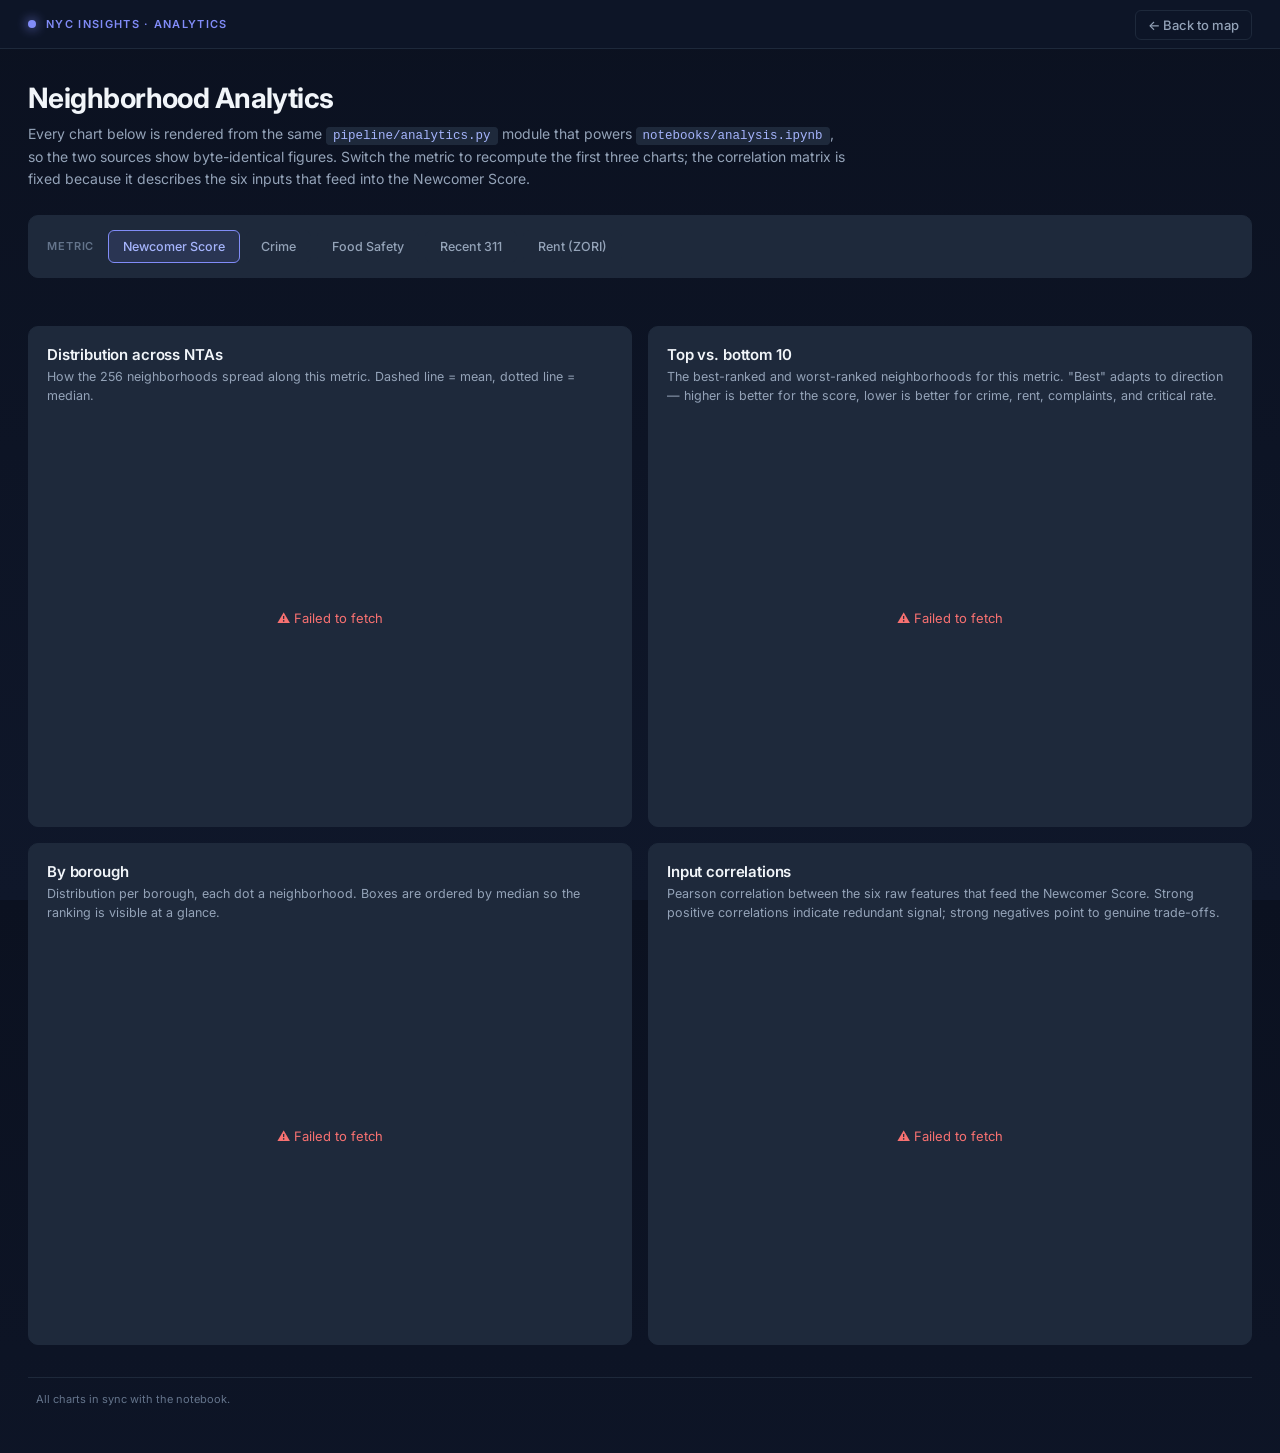
==== web/dashboard.html @ 6928e37d "init" ====
<!doctype html>
<html lang="en">
  <head>
    <meta charset="utf-8" />
    <meta name="viewport" content="width=device-width, initial-scale=1" />
    <title>NYC Neighborhood Insights — Analytics Dashboard</title>
    <link rel="preconnect" href="https://fonts.googleapis.com" />
    <link rel="preconnect" href="https://fonts.gstatic.com" crossorigin />
    <link rel="stylesheet"
          href="https://fonts.googleapis.com/css2?family=Inter:wght@400;500;600;700&display=swap" />
    <link rel="stylesheet" href="style.css?v=2" />
    <link rel="stylesheet" href="dashboard.css?v=1" />
  </head>
  <body class="dashboard-body">
    <header class="dash-header">
      <div class="dash-brand">
        <span class="dot"></span>
        <span>NYC Insights · Analytics</span>
      </div>
      <nav class="dash-nav">
        <a href="index.html" class="dash-link">← Back to map</a>
      </nav>
    </header>

    <main class="dash-main">
      <section class="dash-intro">
        <h1>Neighborhood Analytics</h1>
        <p class="sub">
          Every chart below is rendered from the same <code>pipeline/analytics.py</code>
          module that powers <code>notebooks/analysis.ipynb</code>, so the two
          sources show byte-identical figures. Switch the metric to recompute
          the first three charts; the correlation matrix is fixed because it
          describes the six inputs that feed into the Newcomer Score.
        </p>
      </section>

      <section class="dash-controls">
        <span class="section-label">Metric</span>
        <div class="metric-pills" id="metric-pills">
          <button data-metric="score" class="active">Newcomer Score</button>
          <button data-metric="crime">Crime</button>
          <button data-metric="food">Food Safety</button>
          <button data-metric="311">Recent 311</button>
          <button data-metric="rent">Rent (ZORI)</button>
        </div>
      </section>

      <section id="summary-strip" class="summary-strip"></section>

      <section class="chart-grid">
        <div class="chart-card">
          <div class="chart-card-head">
            <h2>Distribution across NTAs</h2>
            <p class="chart-hint">
              How the 256 neighborhoods spread along this metric. Dashed line =
              mean, dotted line = median.
            </p>
          </div>
          <div id="fig-distribution" class="chart-frame"></div>
        </div>

        <div class="chart-card">
          <div class="chart-card-head">
            <h2>Top vs. bottom 10</h2>
            <p class="chart-hint">
              The best-ranked and worst-ranked neighborhoods for this metric.
              "Best" adapts to direction — higher is better for the score,
              lower is better for crime, rent, complaints, and critical rate.
            </p>
          </div>
          <div id="fig-top-bottom" class="chart-frame"></div>
        </div>

        <div class="chart-card">
          <div class="chart-card-head">
            <h2>By borough</h2>
            <p class="chart-hint">
              Distribution per borough, each dot a neighborhood. Boxes are
              ordered by median so the ranking is visible at a glance.
            </p>
          </div>
          <div id="fig-by-borough" class="chart-frame"></div>
        </div>

        <div class="chart-card">
          <div class="chart-card-head">
            <h2>Input correlations</h2>
            <p class="chart-hint">
              Pearson correlation between the six raw features that feed the
              Newcomer Score. Strong positive correlations indicate redundant
              signal; strong negatives point to genuine trade-offs.
            </p>
          </div>
          <div id="fig-correlation" class="chart-frame"></div>
        </div>
      </section>

      <footer class="dash-footer">
        <span class="status-dot loading" id="status-dot"></span>
        <span id="status">Loading analytics…</span>
      </footer>
    </main>

    <script src="https://cdn.plot.ly/plotly-2.35.2.min.js" charset="utf-8"></script>
    <script src="dashboard.js?v=1"></script>
  </body>
</html>
---- web/style.css ----
:root {
  --bg: #0f172a;
  --bg-elev: #1e293b;
  --bg-elev-2: #334155;
  --border: #334155;
  --border-subtle: #1e293b;
  --text: #f1f5f9;
  --text-muted: #94a3b8;
  --text-dim: #64748b;
  --accent: #818cf8;
  --accent-hover: #a5b4fc;
  --accent-soft: rgba(129, 140, 248, 0.12);
  --good: #34d399;
  --bad: #f87171;
  --shadow-lg: 0 20px 50px -10px rgba(0, 0, 0, 0.5);
  --radius: 10px;
  --radius-sm: 6px;
}

* { box-sizing: border-box; }

html, body {
  margin: 0;
  height: 100%;
  font-family: "Inter", -apple-system, BlinkMacSystemFont, "Segoe UI", Roboto, sans-serif;
  -webkit-font-smoothing: antialiased;
  -moz-osx-font-smoothing: grayscale;
}

body {
  display: flex;
  color: var(--text);
  background: var(--bg);
  overflow: hidden;
}

/* ---- Map ---- */

#map {
  flex: 1;
  height: 100vh;
  background: #f8fafc;
}

.leaflet-container {
  font-family: inherit;
  background: #f8fafc;
}

.leaflet-tooltip {
  background: var(--bg-elev);
  color: var(--text);
  border: 1px solid var(--border);
  border-radius: var(--radius-sm);
  padding: 6px 10px;
  font-size: 12px;
  font-weight: 500;
  box-shadow: 0 4px 12px rgba(0, 0, 0, 0.25);
}
.leaflet-tooltip::before { display: none; }

.leaflet-control-zoom a {
  background: var(--bg-elev) !important;
  color: var(--text) !important;
  border-color: var(--border) !important;
}
.leaflet-control-zoom a:hover {
  background: var(--bg-elev-2) !important;
}
.leaflet-control-attribution {
  background: rgba(15, 23, 42, 0.85) !important;
  color: var(--text-muted) !important;
  backdrop-filter: blur(8px);
  border-radius: 6px 0 0 0;
  padding: 2px 8px !important;
}
.leaflet-control-attribution a {
  color: var(--accent) !important;
}

/* ---- Sidebar ---- */

#sidebar {
  width: 380px;
  height: 100vh;
  overflow-y: auto;
  padding: 28px 24px;
  background: var(--bg);
  border-right: 1px solid var(--border-subtle);
  display: flex;
  flex-direction: column;
  gap: 24px;
  z-index: 1000;
}

#sidebar::-webkit-scrollbar { width: 8px; }
#sidebar::-webkit-scrollbar-track { background: transparent; }
#sidebar::-webkit-scrollbar-thumb {
  background: var(--border);
  border-radius: 4px;
}
#sidebar::-webkit-scrollbar-thumb:hover { background: var(--bg-elev-2); }

/* Header */

.header { display: flex; flex-direction: column; gap: 6px; }
.header .brand {
  display: flex;
  align-items: center;
  gap: 10px;
  font-size: 11px;
  font-weight: 600;
  letter-spacing: 0.12em;
  text-transform: uppercase;
  color: var(--accent);
}
.header .brand .dot {
  width: 8px;
  height: 8px;
  border-radius: 50%;
  background: var(--accent);
  box-shadow: 0 0 12px var(--accent);
}
.header h1 {
  font-size: 22px;
  font-weight: 700;
  margin: 0;
  letter-spacing: -0.02em;
  color: var(--text);
}
.header p.sub {
  margin: 0;
  color: var(--text-muted);
  font-size: 13px;
  line-height: 1.5;
}

.dashboard-cta {
  margin-top: 10px;
  display: inline-flex;
  align-items: center;
  gap: 8px;
  padding: 8px 12px;
  background: var(--accent-soft);
  color: var(--accent-hover);
  border: 1px solid var(--accent);
  border-radius: var(--radius-sm);
  font-size: 12.5px;
  font-weight: 600;
  text-decoration: none;
  transition: all 0.15s ease;
  width: fit-content;
}
.dashboard-cta:hover {
  background: var(--accent);
  color: #fff;
}
.dashboard-cta svg {
  transition: transform 0.15s ease;
}
.dashboard-cta:hover svg {
  transform: translateX(2px);
}

/* Section (generic card) */

.section {
  display: flex;
  flex-direction: column;
  gap: 10px;
}

.section-label {
  font-size: 11px;
  font-weight: 600;
  color: var(--text-dim);
  text-transform: uppercase;
  letter-spacing: 0.08em;
}

/* Metric pill buttons */

.metric-pills {
  display: grid;
  grid-template-columns: repeat(2, 1fr);
  gap: 6px;
}
.metric-pills button {
  background: var(--bg-elev);
  color: var(--text-muted);
  border: 1px solid var(--border-subtle);
  border-radius: var(--radius-sm);
  padding: 10px 12px;
  font-family: inherit;
  font-size: 12.5px;
  font-weight: 500;
  text-align: left;
  cursor: pointer;
  transition: all 0.15s ease;
}
.metric-pills button:hover {
  background: var(--bg-elev-2);
  color: var(--text);
  border-color: var(--border);
}
.metric-pills button.active {
  background: var(--accent-soft);
  color: var(--accent-hover);
  border-color: var(--accent);
}

/* Legend */

.legend {
  display: flex;
  flex-direction: column;
  gap: 10px;
  background: var(--bg-elev);
  padding: 14px;
  border-radius: var(--radius);
  border: 1px solid var(--border-subtle);
}
.legend-title {
  font-size: 12px;
  font-weight: 600;
  color: var(--text);
}
.legend-bar {
  display: flex;
  height: 10px;
  border-radius: 3px;
  overflow: hidden;
}
.legend-bar span { flex: 1; }
.legend-scale {
  display: flex;
  justify-content: space-between;
  font-size: 10.5px;
  color: var(--text-dim);
  font-variant-numeric: tabular-nums;
}

/* Detail panel */

.detail-panel {
  background: var(--bg-elev);
  border: 1px solid var(--border-subtle);
  border-radius: var(--radius);
  padding: 18px;
  display: flex;
  flex-direction: column;
  gap: 14px;
}

.detail-panel .empty {
  display: flex;
  flex-direction: column;
  align-items: center;
  gap: 8px;
  padding: 20px 0;
  color: var(--text-dim);
  text-align: center;
}
.detail-panel .empty svg {
  opacity: 0.4;
}
.detail-panel .empty p {
  margin: 0;
  font-size: 13px;
  line-height: 1.5;
}

.detail-head {
  display: flex;
  flex-direction: column;
  gap: 4px;
  padding-bottom: 12px;
  border-bottom: 1px solid var(--border-subtle);
}
.detail-head h2 {
  font-size: 16px;
  font-weight: 600;
  margin: 0;
  color: var(--text);
  letter-spacing: -0.01em;
}
.detail-head .code {
  font-size: 11px;
  color: var(--text-dim);
  font-family: ui-monospace, SFMono-Regular, Menlo, monospace;
  letter-spacing: 0.05em;
}

.score-badge {
  display: flex;
  align-items: baseline;
  gap: 8px;
  padding: 14px 0;
  border-bottom: 1px solid var(--border-subtle);
}
.score-badge .value {
  font-size: 32px;
  font-weight: 700;
  letter-spacing: -0.03em;
  font-variant-numeric: tabular-nums;
}
.score-badge .out-of {
  font-size: 13px;
  color: var(--text-dim);
}
.score-badge .label {
  font-size: 11px;
  color: var(--text-muted);
  margin-left: auto;
  text-transform: uppercase;
  letter-spacing: 0.08em;
  font-weight: 600;
}

.metric-list {
  display: flex;
  flex-direction: column;
  gap: 12px;
}
.metric-row {
  display: flex;
  flex-direction: column;
  gap: 4px;
}
.metric-row-top {
  display: flex;
  justify-content: space-between;
  align-items: baseline;
  font-size: 12.5px;
}
.metric-row-top .key { color: var(--text-muted); }
.metric-row-top .val {
  color: var(--text);
  font-weight: 600;
  font-variant-numeric: tabular-nums;
}
.metric-row-bar {
  height: 3px;
  background: var(--border-subtle);
  border-radius: 2px;
  overflow: hidden;
}
.metric-row-bar > div {
  height: 100%;
  background: var(--accent);
  border-radius: 2px;
  transition: width 0.3s ease;
}

/* Footer */

.footer {
  margin-top: auto;
  padding-top: 14px;
  border-top: 1px solid var(--border-subtle);
  font-size: 11px;
  color: var(--text-dim);
  display: flex;
  align-items: center;
  gap: 8px;
}
.footer .status-dot {
  width: 6px;
  height: 6px;
  border-radius: 50%;
  background: var(--good);
  box-shadow: 0 0 6px var(--good);
}
.footer .status-dot.loading { background: var(--accent); box-shadow: 0 0 6px var(--accent); animation: pulse 1.2s infinite; }
.footer .status-dot.error { background: var(--bad); box-shadow: 0 0 6px var(--bad); }

@keyframes pulse {
  0%, 100% { opacity: 1; }
  50% { opacity: 0.35; }
}

/* Polygon interaction */

.leaflet-interactive { transition: fill-opacity 0.15s ease; }
.leaflet-interactive:hover { fill-opacity: 0.9 !important; cursor: pointer; }
---- web/dashboard.css ----
/* Dashboard page — extends style.css for charts grid. */

body.dashboard-body {
  display: block;
  overflow: auto;
  min-height: 100vh;
  background: linear-gradient(180deg, #0b1120 0%, #0f172a 100%);
}

.dash-header {
  position: sticky;
  top: 0;
  z-index: 10;
  display: flex;
  justify-content: space-between;
  align-items: center;
  padding: 14px 28px;
  background: rgba(15, 23, 42, 0.85);
  backdrop-filter: blur(10px);
  border-bottom: 1px solid var(--border-subtle);
}

.dash-brand {
  display: flex;
  align-items: center;
  gap: 10px;
  font-size: 11px;
  font-weight: 600;
  letter-spacing: 0.12em;
  text-transform: uppercase;
  color: var(--accent);
}
.dash-brand .dot {
  width: 8px;
  height: 8px;
  border-radius: 50%;
  background: var(--accent);
  box-shadow: 0 0 12px var(--accent);
}

.dash-nav .dash-link {
  color: var(--text-muted);
  text-decoration: none;
  font-size: 13px;
  font-weight: 500;
  padding: 6px 12px;
  border-radius: var(--radius-sm);
  border: 1px solid var(--border-subtle);
  transition: all 0.15s ease;
}
.dash-nav .dash-link:hover {
  color: var(--text);
  border-color: var(--border);
  background: var(--bg-elev);
}

.dash-main {
  max-width: 1400px;
  margin: 0 auto;
  padding: 32px 28px 48px;
  display: flex;
  flex-direction: column;
  gap: 24px;
}

.dash-intro h1 {
  font-size: 28px;
  font-weight: 700;
  letter-spacing: -0.02em;
  margin: 0 0 8px 0;
  color: var(--text);
}
.dash-intro p.sub {
  margin: 0;
  max-width: 820px;
  color: var(--text-muted);
  font-size: 14px;
  line-height: 1.6;
}
.dash-intro code {
  font-family: ui-monospace, SFMono-Regular, Menlo, monospace;
  font-size: 12.5px;
  padding: 1px 6px;
  border-radius: 4px;
  background: var(--bg-elev);
  color: var(--accent-hover);
  border: 1px solid var(--border-subtle);
}

.dash-controls {
  display: flex;
  align-items: center;
  gap: 14px;
  padding: 14px 18px;
  background: var(--bg-elev);
  border: 1px solid var(--border-subtle);
  border-radius: var(--radius);
}
.dash-controls .section-label { margin: 0; }
.dash-controls .metric-pills {
  display: flex;
  grid-template-columns: none;
  gap: 6px;
  flex-wrap: wrap;
}
.dash-controls .metric-pills button { padding: 8px 14px; }

/* Summary stat strip */

.summary-strip {
  display: grid;
  grid-template-columns: repeat(auto-fit, minmax(180px, 1fr));
  gap: 12px;
}
.summary-card {
  background: var(--bg-elev);
  border: 1px solid var(--border-subtle);
  border-radius: var(--radius);
  padding: 14px 16px;
  display: flex;
  flex-direction: column;
  gap: 4px;
}
.summary-card .label {
  font-size: 10.5px;
  font-weight: 600;
  color: var(--text-dim);
  text-transform: uppercase;
  letter-spacing: 0.08em;
}
.summary-card .value {
  font-size: 22px;
  font-weight: 700;
  letter-spacing: -0.02em;
  color: var(--text);
  font-variant-numeric: tabular-nums;
}
.summary-card .sub {
  font-size: 11px;
  color: var(--text-muted);
  font-variant-numeric: tabular-nums;
}

/* Chart cards */

.chart-grid {
  display: grid;
  grid-template-columns: repeat(auto-fit, minmax(540px, 1fr));
  gap: 16px;
}

.chart-card {
  background: var(--bg-elev);
  border: 1px solid var(--border-subtle);
  border-radius: var(--radius);
  padding: 18px;
  display: flex;
  flex-direction: column;
  gap: 12px;
  min-height: 460px;
}

.chart-card-head {
  display: flex;
  flex-direction: column;
  gap: 4px;
  padding-bottom: 10px;
  border-bottom: 1px solid var(--border-subtle);
}
.chart-card-head h2 {
  font-size: 15px;
  font-weight: 600;
  margin: 0;
  color: var(--text);
  letter-spacing: -0.01em;
}
.chart-card-head p.chart-hint {
  margin: 0;
  font-size: 12.5px;
  color: var(--text-muted);
  line-height: 1.5;
}

.chart-frame {
  flex: 1;
  min-height: 380px;
}
.chart-frame .plotly .modebar {
  background: transparent !important;
}

.chart-error {
  display: flex;
  align-items: center;
  justify-content: center;
  height: 100%;
  color: var(--bad);
  font-size: 13px;
}

.dash-footer {
  margin-top: 8px;
  padding-top: 14px;
  border-top: 1px solid var(--border-subtle);
  font-size: 11px;
  color: var(--text-dim);
  display: flex;
  align-items: center;
  gap: 8px;
}
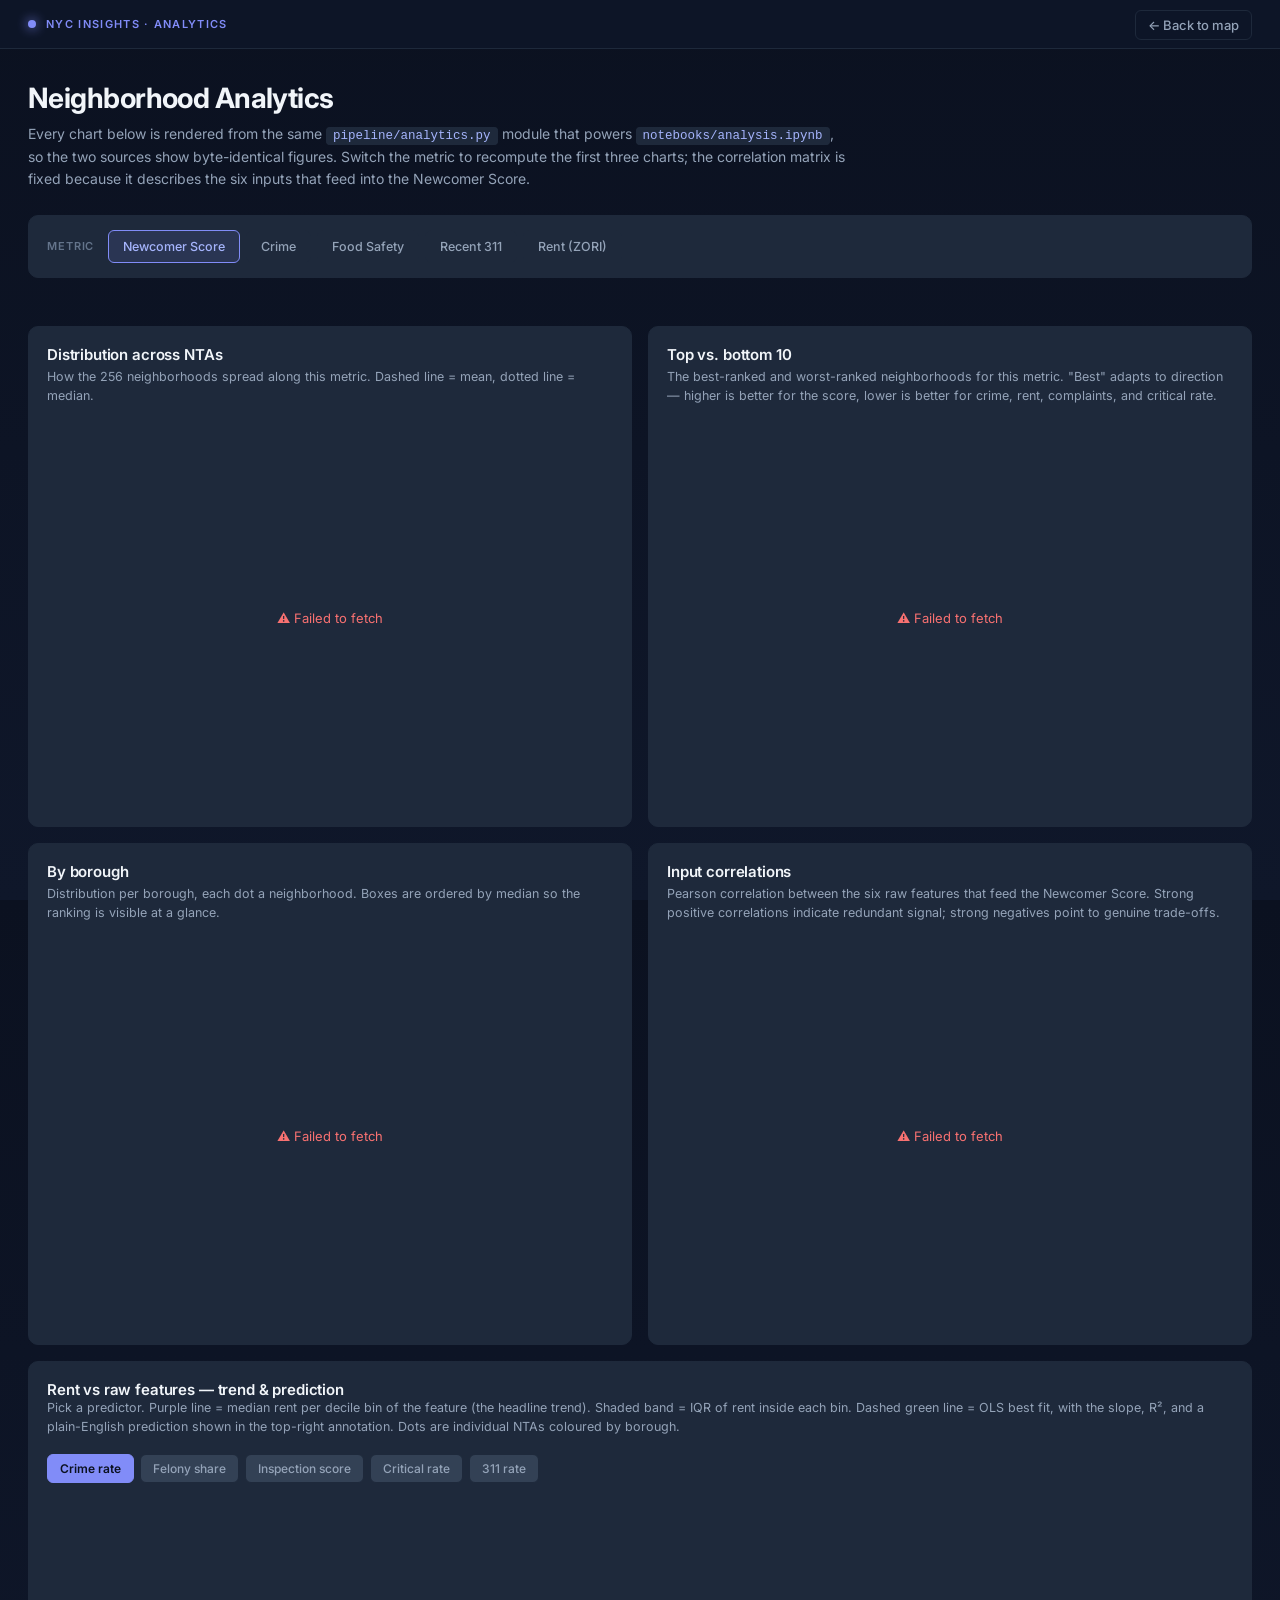
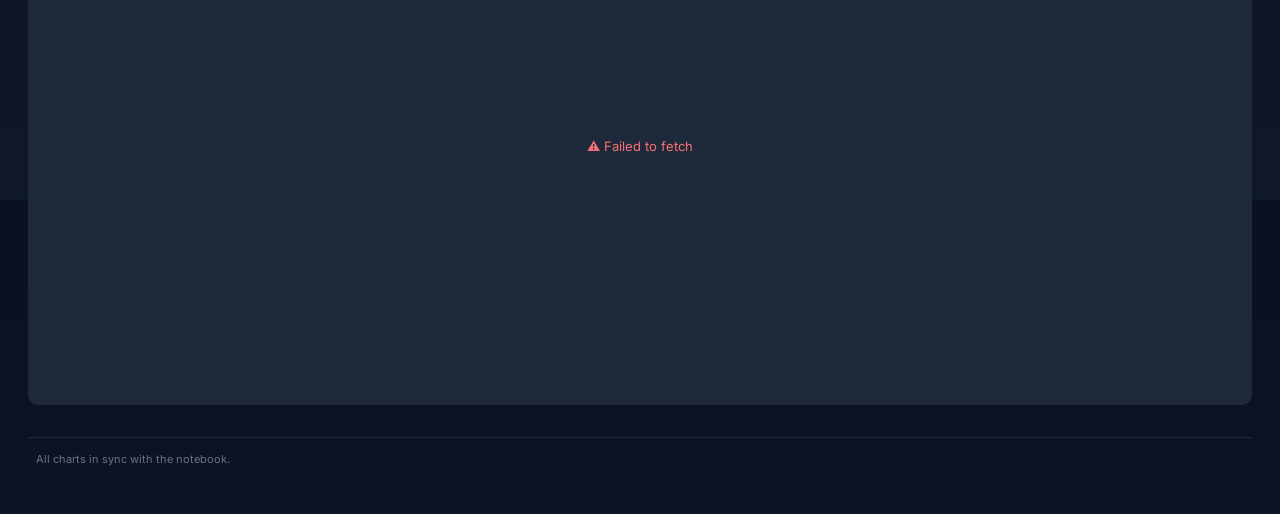
==== commit 3b5ff2f3: "add more in depth analysis" ====
--- a/web/dashboard.html
+++ b/web/dashboard.html
@@ -9,7 +9,7 @@
     <link rel="stylesheet"
           href="https://fonts.googleapis.com/css2?family=Inter:wght@400;500;600;700&display=swap" />
     <link rel="stylesheet" href="style.css?v=2" />
-    <link rel="stylesheet" href="dashboard.css?v=1" />
+    <link rel="stylesheet" href="dashboard.css?v=2" />
   </head>
   <body class="dashboard-body">
     <header class="dash-header">
@@ -93,6 +93,32 @@
           </div>
           <div id="fig-correlation" class="chart-frame"></div>
         </div>
+
+        <div class="chart-card chart-card-wide">
+          <div class="chart-card-head">
+            <div class="chart-card-head-row">
+              <div>
+                <h2>Rent vs raw features — trend &amp; prediction</h2>
+                <p class="chart-hint">
+                  Pick a predictor. Purple line = median rent per decile bin
+                  of the feature (the headline trend). Shaded band = IQR of
+                  rent inside each bin. Dashed green line = OLS best fit, with
+                  the slope, R², and a plain-English prediction shown in the
+                  top-right annotation. Dots are individual NTAs coloured by
+                  borough.
+                </p>
+              </div>
+              <div class="predictor-pills" id="predictor-pills">
+                <button data-feature="crimes_per_1k" class="active">Crime rate</button>
+                <button data-feature="felony_share">Felony share</button>
+                <button data-feature="avg_score">Inspection score</button>
+                <button data-feature="critical_rate">Critical rate</button>
+                <button data-feature="complaints_per_1k">311 rate</button>
+              </div>
+            </div>
+          </div>
+          <div id="fig-rent-vs" class="chart-frame chart-frame-tall"></div>
+        </div>
       </section>
 
       <footer class="dash-footer">
@@ -102,6 +128,6 @@
     </main>
 
     <script src="https://cdn.plot.ly/plotly-2.35.2.min.js" charset="utf-8"></script>
-    <script src="dashboard.js?v=1"></script>
+    <script src="dashboard.js?v=2"></script>
   </body>
 </html>
--- a/web/dashboard.css
+++ b/web/dashboard.css
@@ -185,8 +185,54 @@
   flex: 1;
   min-height: 380px;
 }
+.chart-frame-tall {
+  min-height: 480px;
+}
 .chart-frame .plotly .modebar {
   background: transparent !important;
+}
+
+/* Wide card for the rent-vs predictor chart — spans full row of the grid. */
+.chart-card-wide {
+  grid-column: 1 / -1;
+  min-height: 560px;
+}
+.chart-card-head-row {
+  display: flex;
+  justify-content: space-between;
+  align-items: flex-start;
+  gap: 18px;
+  flex-wrap: wrap;
+}
+
+/* Predictor pill selector — same visual language as .metric-pills. */
+.predictor-pills {
+  display: flex;
+  flex-wrap: wrap;
+  gap: 6px;
+  align-self: flex-start;
+}
+.predictor-pills button {
+  padding: 6px 12px;
+  font-size: 12px;
+  font-weight: 500;
+  border-radius: var(--radius-sm);
+  border: 1px solid var(--border-subtle);
+  background: var(--bg-elev-2, var(--bg-elev));
+  color: var(--text-muted);
+  cursor: pointer;
+  transition: all 0.15s ease;
+  font-family: inherit;
+}
+.predictor-pills button:hover {
+  color: var(--text);
+  border-color: var(--border);
+}
+.predictor-pills button.active {
+  background: var(--accent);
+  border-color: var(--accent);
+  color: #0b1120;
+  font-weight: 600;
 }
 
 .chart-error {
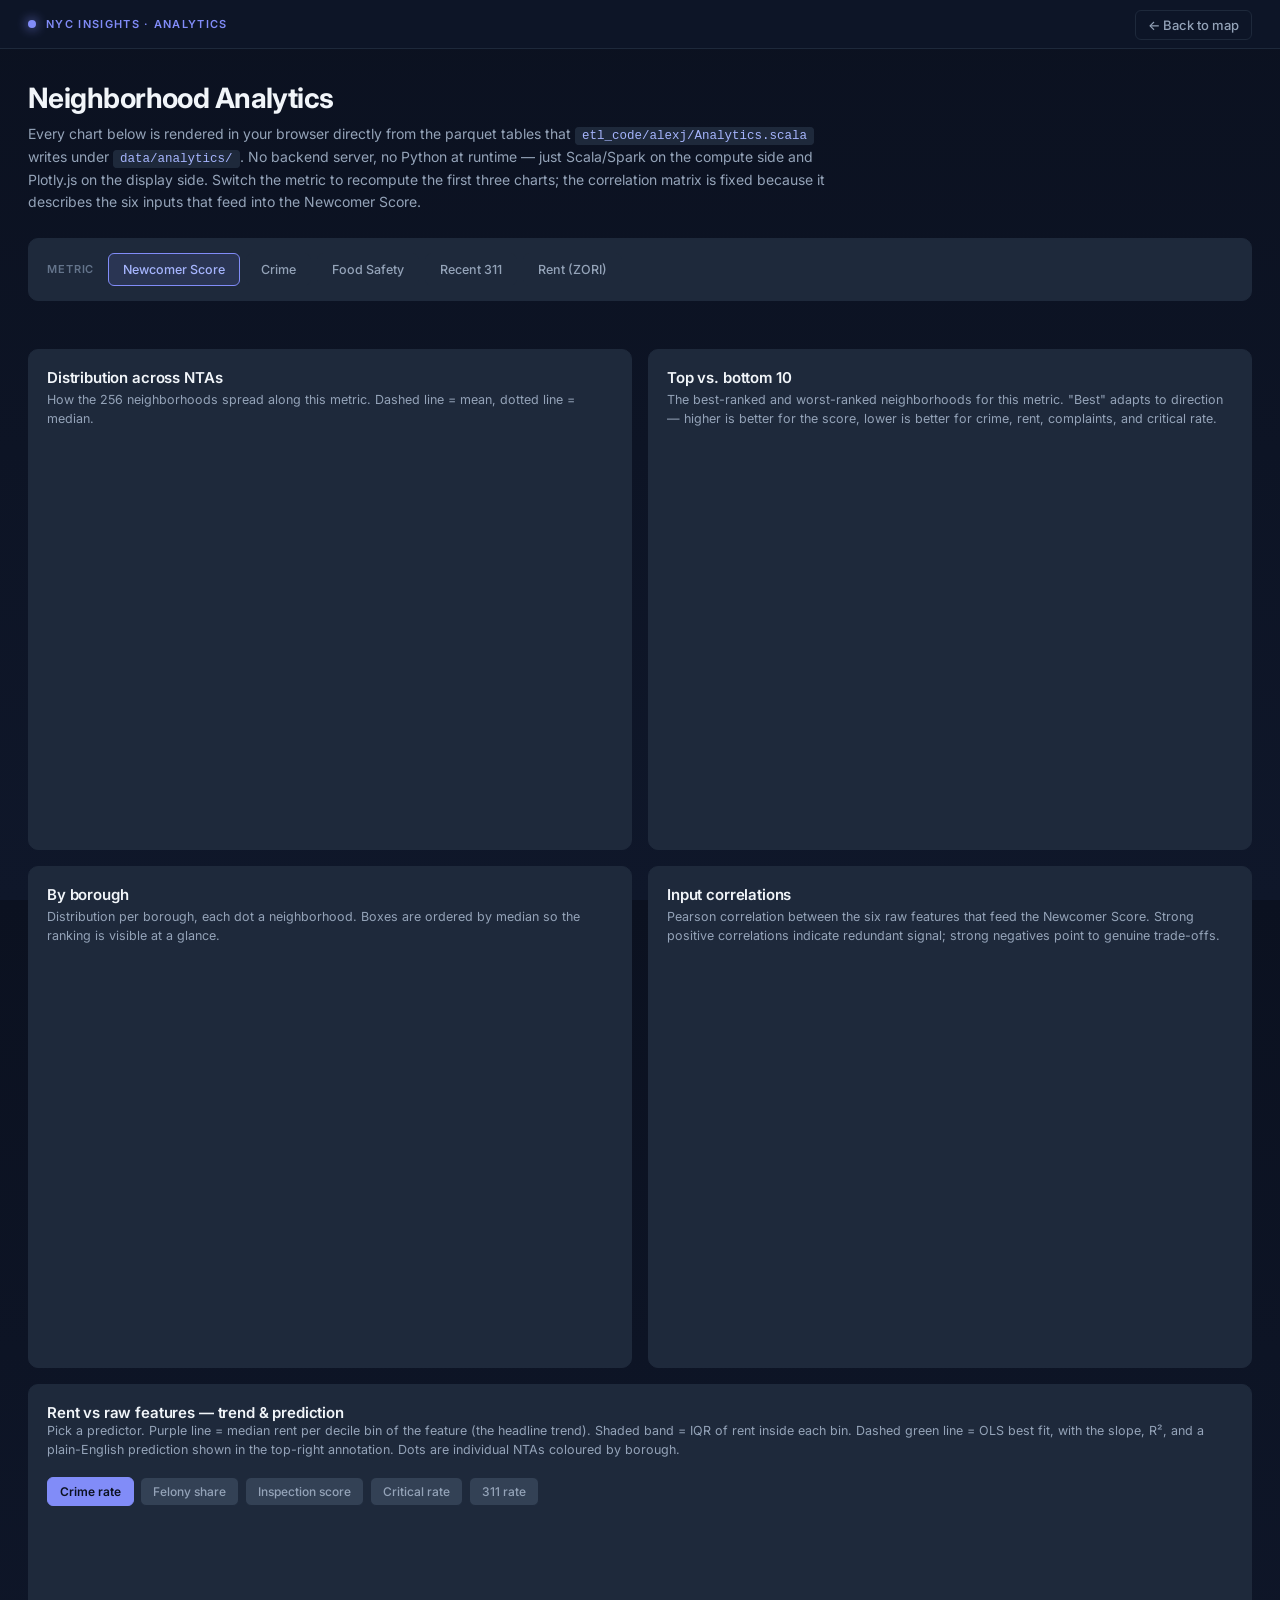
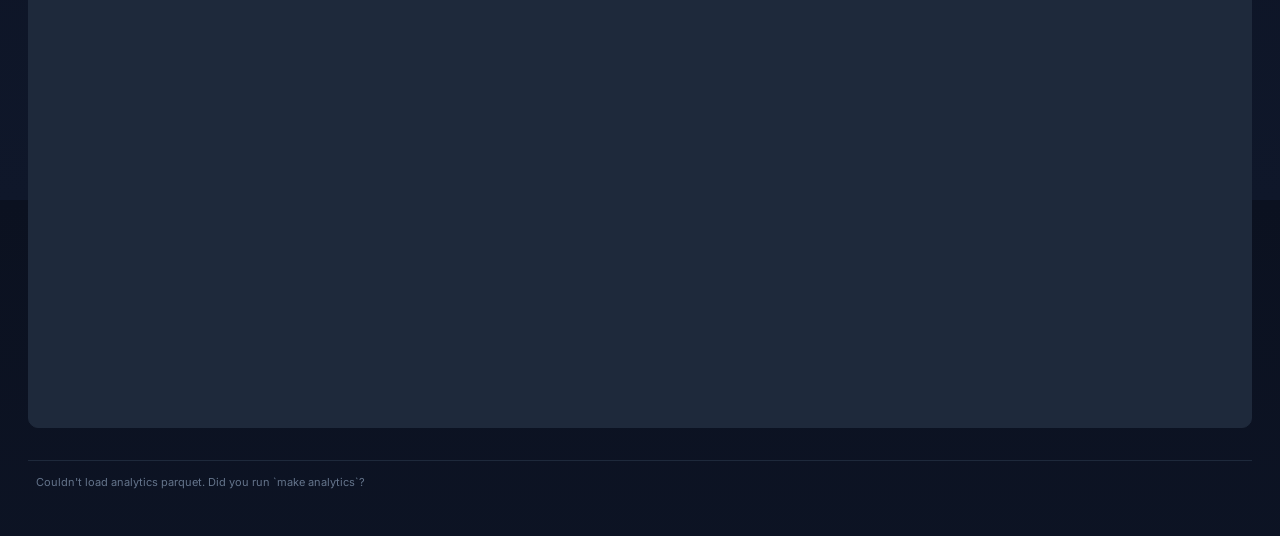
==== commit 1e2654e6: "revamp" ====
--- a/web/dashboard.html
+++ b/web/dashboard.html
@@ -26,11 +26,13 @@
       <section class="dash-intro">
         <h1>Neighborhood Analytics</h1>
         <p class="sub">
-          Every chart below is rendered from the same <code>pipeline/analytics.py</code>
-          module that powers <code>notebooks/analysis.ipynb</code>, so the two
-          sources show byte-identical figures. Switch the metric to recompute
-          the first three charts; the correlation matrix is fixed because it
-          describes the six inputs that feed into the Newcomer Score.
+          Every chart below is rendered in your browser directly from the
+          parquet tables that <code>etl_code/alexj/Analytics.scala</code>
+          writes under <code>data/analytics/</code>. No backend server, no
+          Python at runtime — just Scala/Spark on the compute side and
+          Plotly.js on the display side. Switch the metric to recompute
+          the first three charts; the correlation matrix is fixed because
+          it describes the six inputs that feed into the Newcomer Score.
         </p>
       </section>
 
@@ -128,6 +130,6 @@
     </main>
 
     <script src="https://cdn.plot.ly/plotly-2.35.2.min.js" charset="utf-8"></script>
-    <script src="dashboard.js?v=2"></script>
+    <script type="module" src="dashboard.js?v=3"></script>
   </body>
 </html>
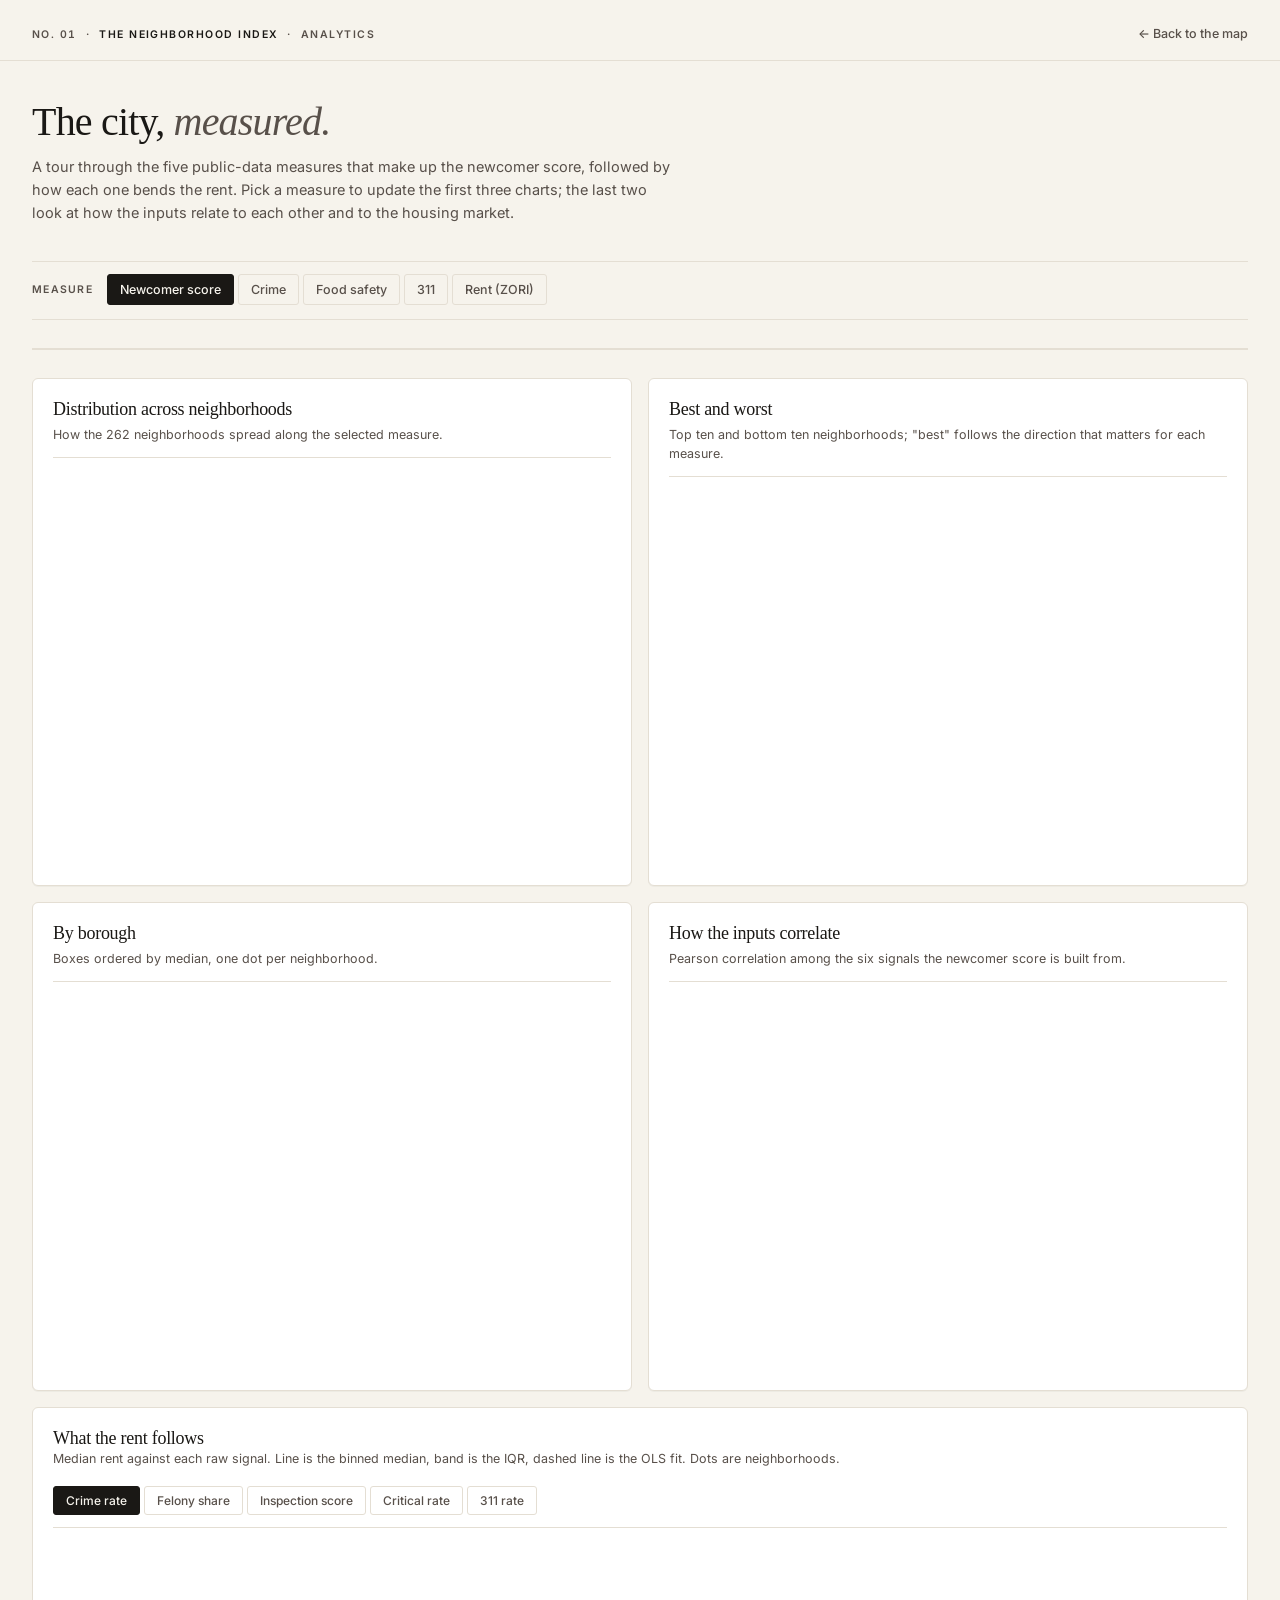
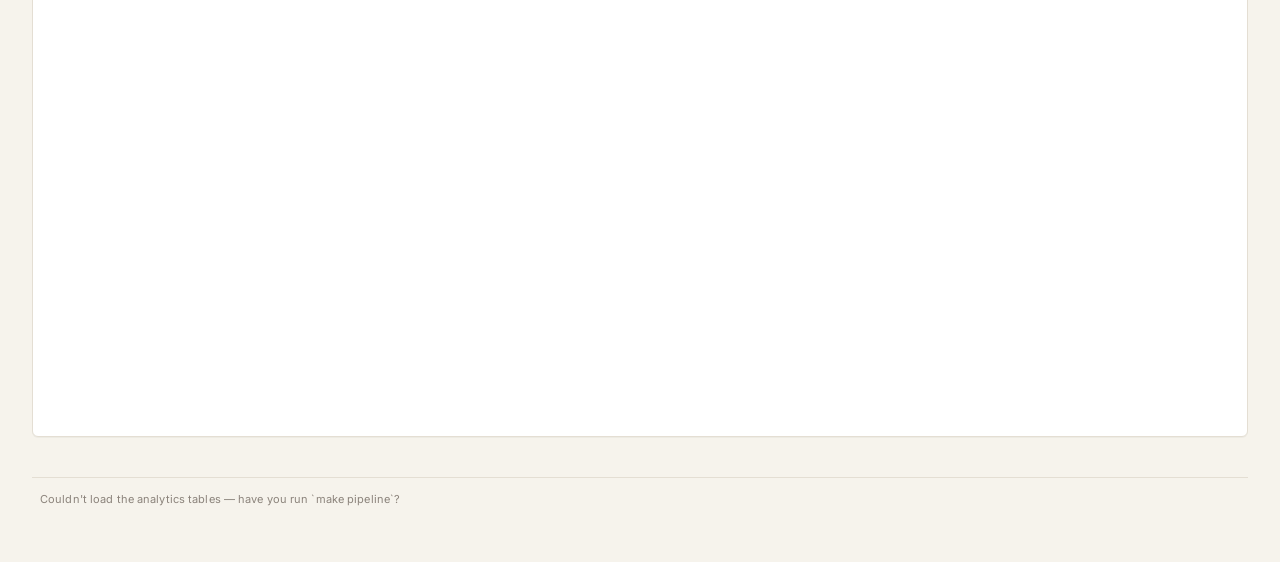
==== commit c6f58d60: "restyled the website" ====
--- a/web/dashboard.html
+++ b/web/dashboard.html
@@ -3,46 +3,41 @@
   <head>
     <meta charset="utf-8" />
     <meta name="viewport" content="width=device-width, initial-scale=1" />
-    <title>NYC Neighborhood Insights — Analytics Dashboard</title>
+    <title>The Neighborhood Index — Analytics</title>
     <link rel="preconnect" href="https://fonts.googleapis.com" />
     <link rel="preconnect" href="https://fonts.gstatic.com" crossorigin />
     <link rel="stylesheet"
-          href="https://fonts.googleapis.com/css2?family=Inter:wght@400;500;600;700&display=swap" />
-    <link rel="stylesheet" href="style.css?v=2" />
-    <link rel="stylesheet" href="dashboard.css?v=2" />
+          href="https://fonts.googleapis.com/css2?family=Inter:wght@400;500;600&display=swap" />
+    <link rel="stylesheet" href="style.css?v=3" />
+    <link rel="stylesheet" href="dashboard.css?v=3" />
   </head>
   <body class="dashboard-body">
     <header class="dash-header">
-      <div class="dash-brand">
-        <span class="dot"></span>
-        <span>NYC Insights · Analytics</span>
-      </div>
+      <div class="dash-brand">No. 01 &nbsp;·&nbsp; <em>The Neighborhood Index</em> &nbsp;·&nbsp; Analytics</div>
       <nav class="dash-nav">
-        <a href="index.html" class="dash-link">← Back to map</a>
+        <a href="index.html" class="dash-link">&larr; Back to the map</a>
       </nav>
     </header>
 
     <main class="dash-main">
       <section class="dash-intro">
-        <h1>Neighborhood Analytics</h1>
-        <p class="sub">
-          Every chart below is rendered in your browser directly from the
-          parquet tables that <code>etl_code/alexj/Analytics.scala</code>
-          writes under <code>data/analytics/</code>. No backend server, no
-          Python at runtime — just Scala/Spark on the compute side and
-          Plotly.js on the display side. Switch the metric to recompute
-          the first three charts; the correlation matrix is fixed because
-          it describes the six inputs that feed into the Newcomer Score.
+        <h1>The city, <em>measured.</em></h1>
+        <p class="dek">
+          A tour through the five public-data measures that make up the
+          newcomer score, followed by how each one bends the rent. Pick
+          a measure to update the first three charts; the last two look
+          at how the inputs relate to each other and to the housing
+          market.
         </p>
       </section>
 
       <section class="dash-controls">
-        <span class="section-label">Metric</span>
+        <span class="section-label">Measure</span>
         <div class="metric-pills" id="metric-pills">
-          <button data-metric="score" class="active">Newcomer Score</button>
+          <button data-metric="score" class="active">Newcomer score</button>
           <button data-metric="crime">Crime</button>
-          <button data-metric="food">Food Safety</button>
-          <button data-metric="311">Recent 311</button>
+          <button data-metric="food">Food safety</button>
+          <button data-metric="311">311</button>
           <button data-metric="rent">Rent (ZORI)</button>
         </div>
       </section>
@@ -52,23 +47,16 @@
       <section class="chart-grid">
         <div class="chart-card">
           <div class="chart-card-head">
-            <h2>Distribution across NTAs</h2>
-            <p class="chart-hint">
-              How the 256 neighborhoods spread along this metric. Dashed line =
-              mean, dotted line = median.
-            </p>
+            <h2>Distribution across neighborhoods</h2>
+            <p class="chart-hint">How the 262 neighborhoods spread along the selected measure.</p>
           </div>
           <div id="fig-distribution" class="chart-frame"></div>
         </div>
 
         <div class="chart-card">
           <div class="chart-card-head">
-            <h2>Top vs. bottom 10</h2>
-            <p class="chart-hint">
-              The best-ranked and worst-ranked neighborhoods for this metric.
-              "Best" adapts to direction — higher is better for the score,
-              lower is better for crime, rent, complaints, and critical rate.
-            </p>
+            <h2>Best and worst</h2>
+            <p class="chart-hint">Top ten and bottom ten neighborhoods; "best" follows the direction that matters for each measure.</p>
           </div>
           <div id="fig-top-bottom" class="chart-frame"></div>
         </div>
@@ -76,22 +64,15 @@
         <div class="chart-card">
           <div class="chart-card-head">
             <h2>By borough</h2>
-            <p class="chart-hint">
-              Distribution per borough, each dot a neighborhood. Boxes are
-              ordered by median so the ranking is visible at a glance.
-            </p>
+            <p class="chart-hint">Boxes ordered by median, one dot per neighborhood.</p>
           </div>
           <div id="fig-by-borough" class="chart-frame"></div>
         </div>
 
         <div class="chart-card">
           <div class="chart-card-head">
-            <h2>Input correlations</h2>
-            <p class="chart-hint">
-              Pearson correlation between the six raw features that feed the
-              Newcomer Score. Strong positive correlations indicate redundant
-              signal; strong negatives point to genuine trade-offs.
-            </p>
+            <h2>How the inputs correlate</h2>
+            <p class="chart-hint">Pearson correlation among the six signals the newcomer score is built from.</p>
           </div>
           <div id="fig-correlation" class="chart-frame"></div>
         </div>
@@ -100,14 +81,10 @@
           <div class="chart-card-head">
             <div class="chart-card-head-row">
               <div>
-                <h2>Rent vs raw features — trend &amp; prediction</h2>
+                <h2>What the rent follows</h2>
                 <p class="chart-hint">
-                  Pick a predictor. Purple line = median rent per decile bin
-                  of the feature (the headline trend). Shaded band = IQR of
-                  rent inside each bin. Dashed green line = OLS best fit, with
-                  the slope, R², and a plain-English prediction shown in the
-                  top-right annotation. Dots are individual NTAs coloured by
-                  borough.
+                  Median rent against each raw signal. Line is the binned median,
+                  band is the IQR, dashed line is the OLS fit. Dots are neighborhoods.
                 </p>
               </div>
               <div class="predictor-pills" id="predictor-pills">
@@ -125,11 +102,11 @@
 
       <footer class="dash-footer">
         <span class="status-dot loading" id="status-dot"></span>
-        <span id="status">Loading analytics…</span>
+        <span id="status">Loading…</span>
       </footer>
     </main>
 
     <script src="https://cdn.plot.ly/plotly-2.35.2.min.js" charset="utf-8"></script>
-    <script type="module" src="dashboard.js?v=3"></script>
+    <script type="module" src="dashboard.js?v=4"></script>
   </body>
 </html>
--- a/web/style.css
+++ b/web/style.css
@@ -1,20 +1,39 @@
+/* ============================================================
+ * Editorial light theme, shared between map and dashboard.
+ *
+ * Design notes — read before touching colours:
+ *   - Background is warm paper (#f6f3ec), cards lift to pure white.
+ *     Keep the contrast subtle; heavy elevation ruins the feel.
+ *   - Ink is a warm near-black, never pure #000. Muted + dim are
+ *     desaturated stones, not blue-greys.
+ *   - There is one accent (ink-on-paper). Active pills + links are
+ *     just the ink colour; no neon, no glow, no gradients.
+ *   - `--good` / `--warn` / `--bad` are editorial data colours
+ *     (forest, ochre, brick). They show up in the score badge and
+ *     choropleth ramps, nowhere in chrome.
+ *   - Display type is a system serif stack. We deliberately do NOT
+ *     load a Google webfont for headlines so the page feels native
+ *     and doesn't flash-of-unstyled into something generic.
+ * ============================================================ */
+
 :root {
-  --bg: #0f172a;
-  --bg-elev: #1e293b;
-  --bg-elev-2: #334155;
-  --border: #334155;
-  --border-subtle: #1e293b;
-  --text: #f1f5f9;
-  --text-muted: #94a3b8;
-  --text-dim: #64748b;
-  --accent: #818cf8;
-  --accent-hover: #a5b4fc;
-  --accent-soft: rgba(129, 140, 248, 0.12);
-  --good: #34d399;
-  --bad: #f87171;
-  --shadow-lg: 0 20px 50px -10px rgba(0, 0, 0, 0.5);
-  --radius: 10px;
-  --radius-sm: 6px;
+  --paper:        #f6f3ec;
+  --surface:      #ffffff;
+  --ink:          #1a1815;
+  --ink-muted:    #58504a;
+  --ink-dim:      #8b837b;
+  --rule:         #e4ded3;
+  --rule-strong:  #cec5b2;
+  --accent:       #1a1815;
+  --accent-soft:  rgba(26, 24, 21, 0.06);
+  --good:         #3a5a40;
+  --warn:         #b08837;
+  --bad:          #8b3a3a;
+  --shadow-card:  0 1px 0 rgba(26, 24, 21, 0.04);
+  --radius:       6px;
+  --radius-sm:    3px;
+  --serif:        "Charter", "Iowan Old Style", "Cambria", "Source Serif Pro", Georgia, serif;
+  --sans:         "Inter", -apple-system, BlinkMacSystemFont, "Segoe UI", Roboto, sans-serif;
 }
 
 * { box-sizing: border-box; }
@@ -22,191 +41,199 @@
 html, body {
   margin: 0;
   height: 100%;
-  font-family: "Inter", -apple-system, BlinkMacSystemFont, "Segoe UI", Roboto, sans-serif;
+  font-family: var(--sans);
   -webkit-font-smoothing: antialiased;
   -moz-osx-font-smoothing: grayscale;
+  color: var(--ink);
+  background: var(--paper);
 }
 
 body {
   display: flex;
-  color: var(--text);
-  background: var(--bg);
   overflow: hidden;
 }
 
-/* ---- Map ---- */
+/* ---- Typographic primitives --------------------------------------------- */
+
+.eyebrow {
+  font-family: var(--sans);
+  font-size: 10.5px;
+  font-weight: 600;
+  letter-spacing: 0.14em;
+  text-transform: uppercase;
+  color: var(--ink-muted);
+}
+
+.display {
+  font-family: var(--serif);
+  font-weight: 500;
+  letter-spacing: -0.01em;
+  color: var(--ink);
+}
+
+/* ---- Map ---------------------------------------------------------------- */
 
 #map {
   flex: 1;
   height: 100vh;
-  background: #f8fafc;
+  background: #eee8dc;
 }
 
 .leaflet-container {
   font-family: inherit;
-  background: #f8fafc;
+  background: #eee8dc;
 }
 
 .leaflet-tooltip {
-  background: var(--bg-elev);
-  color: var(--text);
-  border: 1px solid var(--border);
+  background: var(--ink);
+  color: #f6f3ec;
+  border: 0;
   border-radius: var(--radius-sm);
-  padding: 6px 10px;
-  font-size: 12px;
-  font-weight: 500;
-  box-shadow: 0 4px 12px rgba(0, 0, 0, 0.25);
+  padding: 4px 8px;
+  font-size: 11.5px;
+  font-weight: 500;
+  box-shadow: none;
 }
 .leaflet-tooltip::before { display: none; }
 
 .leaflet-control-zoom a {
-  background: var(--bg-elev) !important;
-  color: var(--text) !important;
-  border-color: var(--border) !important;
-}
-.leaflet-control-zoom a:hover {
-  background: var(--bg-elev-2) !important;
-}
+  background: var(--surface) !important;
+  color: var(--ink) !important;
+  border: 1px solid var(--rule) !important;
+  box-shadow: none !important;
+}
+.leaflet-control-zoom a:hover { background: var(--paper) !important; }
+
 .leaflet-control-attribution {
-  background: rgba(15, 23, 42, 0.85) !important;
-  color: var(--text-muted) !important;
-  backdrop-filter: blur(8px);
-  border-radius: 6px 0 0 0;
+  background: rgba(246, 243, 236, 0.92) !important;
+  color: var(--ink-muted) !important;
+  border-radius: 4px 0 0 0;
   padding: 2px 8px !important;
-}
-.leaflet-control-attribution a {
-  color: var(--accent) !important;
-}
-
-/* ---- Sidebar ---- */
+  font-size: 10px !important;
+}
+.leaflet-control-attribution a { color: var(--ink) !important; }
+
+/* ---- Sidebar ------------------------------------------------------------ */
 
 #sidebar {
-  width: 380px;
+  width: 360px;
   height: 100vh;
   overflow-y: auto;
-  padding: 28px 24px;
-  background: var(--bg);
-  border-right: 1px solid var(--border-subtle);
-  display: flex;
-  flex-direction: column;
-  gap: 24px;
+  padding: 36px 28px 24px;
+  background: var(--paper);
+  border-right: 1px solid var(--rule);
+  display: flex;
+  flex-direction: column;
+  gap: 28px;
   z-index: 1000;
 }
 
-#sidebar::-webkit-scrollbar { width: 8px; }
+#sidebar::-webkit-scrollbar { width: 6px; }
 #sidebar::-webkit-scrollbar-track { background: transparent; }
 #sidebar::-webkit-scrollbar-thumb {
-  background: var(--border);
-  border-radius: 4px;
-}
-#sidebar::-webkit-scrollbar-thumb:hover { background: var(--bg-elev-2); }
-
-/* Header */
-
-.header { display: flex; flex-direction: column; gap: 6px; }
-.header .brand {
-  display: flex;
-  align-items: center;
+  background: var(--rule-strong);
+  border-radius: 3px;
+}
+
+/* Masthead: serif wordmark + "issue number" style eyebrow.
+   No glowing dots, no badges, no icons. */
+
+.masthead {
+  display: flex;
+  flex-direction: column;
   gap: 10px;
-  font-size: 11px;
+  padding-bottom: 22px;
+  border-bottom: 1px solid var(--rule);
+}
+.masthead .issue {
+  font-family: var(--sans);
+  font-size: 10.5px;
+  letter-spacing: 0.14em;
+  text-transform: uppercase;
+  color: var(--ink-dim);
+  font-variant-numeric: tabular-nums;
+}
+.masthead h1 {
+  font-family: var(--serif);
+  font-size: 30px;
+  line-height: 1.1;
+  font-weight: 500;
+  margin: 0;
+  letter-spacing: -0.015em;
+  color: var(--ink);
+}
+.masthead h1 em {
+  font-style: italic;
+  font-weight: 500;
+  color: var(--ink-muted);
+}
+.masthead p.dek {
+  margin: 0;
+  color: var(--ink-muted);
+  font-size: 13.5px;
+  line-height: 1.55;
+}
+
+.cta-link {
+  font-family: var(--sans);
+  font-size: 12.5px;
+  font-weight: 500;
+  color: var(--ink);
+  text-decoration: none;
+  border-bottom: 1px solid var(--ink);
+  padding-bottom: 2px;
+  width: fit-content;
+  transition: color 120ms ease, border-color 120ms ease;
+}
+.cta-link:hover {
+  color: var(--ink-muted);
+  border-color: var(--ink-muted);
+}
+
+/* Section wrapper */
+
+.section {
+  display: flex;
+  flex-direction: column;
+  gap: 10px;
+}
+
+.section-label {
+  font-size: 10.5px;
   font-weight: 600;
+  color: var(--ink-muted);
+  text-transform: uppercase;
   letter-spacing: 0.12em;
-  text-transform: uppercase;
-  color: var(--accent);
-}
-.header .brand .dot {
-  width: 8px;
-  height: 8px;
-  border-radius: 50%;
-  background: var(--accent);
-  box-shadow: 0 0 12px var(--accent);
-}
-.header h1 {
-  font-size: 22px;
-  font-weight: 700;
-  margin: 0;
-  letter-spacing: -0.02em;
-  color: var(--text);
-}
-.header p.sub {
-  margin: 0;
-  color: var(--text-muted);
-  font-size: 13px;
-  line-height: 1.5;
-}
-
-.dashboard-cta {
-  margin-top: 10px;
-  display: inline-flex;
-  align-items: center;
-  gap: 8px;
-  padding: 8px 12px;
-  background: var(--accent-soft);
-  color: var(--accent-hover);
-  border: 1px solid var(--accent);
-  border-radius: var(--radius-sm);
-  font-size: 12.5px;
-  font-weight: 600;
-  text-decoration: none;
-  transition: all 0.15s ease;
-  width: fit-content;
-}
-.dashboard-cta:hover {
-  background: var(--accent);
-  color: #fff;
-}
-.dashboard-cta svg {
-  transition: transform 0.15s ease;
-}
-.dashboard-cta:hover svg {
-  transform: translateX(2px);
-}
-
-/* Section (generic card) */
-
-.section {
-  display: flex;
-  flex-direction: column;
-  gap: 10px;
-}
-
-.section-label {
-  font-size: 11px;
-  font-weight: 600;
-  color: var(--text-dim);
-  text-transform: uppercase;
-  letter-spacing: 0.08em;
-}
-
-/* Metric pill buttons */
+}
+
+/* Metric pills: quiet by default, filled ink when active. */
 
 .metric-pills {
   display: grid;
   grid-template-columns: repeat(2, 1fr);
-  gap: 6px;
+  gap: 4px;
 }
 .metric-pills button {
-  background: var(--bg-elev);
-  color: var(--text-muted);
-  border: 1px solid var(--border-subtle);
+  background: transparent;
+  color: var(--ink-muted);
+  border: 1px solid var(--rule);
   border-radius: var(--radius-sm);
-  padding: 10px 12px;
+  padding: 9px 12px;
   font-family: inherit;
   font-size: 12.5px;
   font-weight: 500;
   text-align: left;
   cursor: pointer;
-  transition: all 0.15s ease;
+  transition: color 120ms ease, border-color 120ms ease, background 120ms ease;
 }
 .metric-pills button:hover {
-  background: var(--bg-elev-2);
-  color: var(--text);
-  border-color: var(--border);
+  color: var(--ink);
+  border-color: var(--rule-strong);
 }
 .metric-pills button.active {
-  background: var(--accent-soft);
-  color: var(--accent-hover);
-  border-color: var(--accent);
+  background: var(--ink);
+  color: #f6f3ec;
+  border-color: var(--ink);
 }
 
 /* Legend */
@@ -214,60 +241,53 @@
 .legend {
   display: flex;
   flex-direction: column;
-  gap: 10px;
-  background: var(--bg-elev);
-  padding: 14px;
-  border-radius: var(--radius);
-  border: 1px solid var(--border-subtle);
+  gap: 8px;
 }
 .legend-title {
   font-size: 12px;
   font-weight: 600;
-  color: var(--text);
+  color: var(--ink);
+  letter-spacing: -0.005em;
 }
 .legend-bar {
   display: flex;
-  height: 10px;
-  border-radius: 3px;
+  height: 8px;
+  border-radius: 2px;
   overflow: hidden;
+  border: 1px solid var(--rule);
 }
 .legend-bar span { flex: 1; }
 .legend-scale {
   display: flex;
   justify-content: space-between;
   font-size: 10.5px;
-  color: var(--text-dim);
+  color: var(--ink-dim);
   font-variant-numeric: tabular-nums;
 }
 
 /* Detail panel */
 
 .detail-panel {
-  background: var(--bg-elev);
-  border: 1px solid var(--border-subtle);
+  background: var(--surface);
+  border: 1px solid var(--rule);
   border-radius: var(--radius);
-  padding: 18px;
+  padding: 18px 18px 16px;
   display: flex;
   flex-direction: column;
   gap: 14px;
+  box-shadow: var(--shadow-card);
 }
 
 .detail-panel .empty {
-  display: flex;
-  flex-direction: column;
-  align-items: center;
-  gap: 8px;
-  padding: 20px 0;
-  color: var(--text-dim);
-  text-align: center;
-}
-.detail-panel .empty svg {
-  opacity: 0.4;
-}
-.detail-panel .empty p {
-  margin: 0;
-  font-size: 13px;
-  line-height: 1.5;
+  padding: 10px 2px;
+  color: var(--ink-dim);
+  font-size: 12.5px;
+  line-height: 1.55;
+}
+.detail-panel .empty::before {
+  content: "—  ";
+  color: var(--rule-strong);
+  font-weight: 500;
 }
 
 .detail-head {
@@ -275,57 +295,84 @@
   flex-direction: column;
   gap: 4px;
   padding-bottom: 12px;
-  border-bottom: 1px solid var(--border-subtle);
+  border-bottom: 1px solid var(--rule);
 }
 .detail-head h2 {
-  font-size: 16px;
-  font-weight: 600;
+  font-family: var(--serif);
+  font-size: 20px;
+  font-weight: 500;
   margin: 0;
-  color: var(--text);
-  letter-spacing: -0.01em;
+  color: var(--ink);
+  letter-spacing: -0.015em;
+  line-height: 1.15;
 }
 .detail-head .code {
-  font-size: 11px;
-  color: var(--text-dim);
+  font-size: 10.5px;
+  color: var(--ink-dim);
   font-family: ui-monospace, SFMono-Regular, Menlo, monospace;
-  letter-spacing: 0.05em;
+  letter-spacing: 0.04em;
 }
 
 .score-badge {
   display: flex;
   align-items: baseline;
-  gap: 8px;
-  padding: 14px 0;
-  border-bottom: 1px solid var(--border-subtle);
+  gap: 6px;
+  padding: 10px 0 14px;
+  border-bottom: 1px solid var(--rule);
 }
 .score-badge .value {
-  font-size: 32px;
-  font-weight: 700;
-  letter-spacing: -0.03em;
+  font-family: var(--serif);
+  font-size: 34px;
+  font-weight: 500;
+  letter-spacing: -0.02em;
+  line-height: 1;
   font-variant-numeric: tabular-nums;
 }
 .score-badge .out-of {
-  font-size: 13px;
-  color: var(--text-dim);
+  font-size: 12.5px;
+  color: var(--ink-dim);
+  font-variant-numeric: tabular-nums;
 }
 .score-badge .label {
-  font-size: 11px;
-  color: var(--text-muted);
+  font-size: 10.5px;
+  color: var(--ink-muted);
   margin-left: auto;
   text-transform: uppercase;
-  letter-spacing: 0.08em;
+  letter-spacing: 0.12em;
   font-weight: 600;
 }
 
+/* N/A variant: stacked, muted, with an explanatory note below. */
+.score-badge-na {
+  display: flex;
+  flex-direction: column;
+  align-items: flex-start;
+  gap: 4px;
+  padding: 10px 0 14px;
+}
+.score-badge-na .value.na {
+  font-family: var(--serif);
+  font-size: 24px;
+  font-weight: 500;
+  color: var(--ink-dim);
+  letter-spacing: 0;
+  font-style: italic;
+}
+.score-badge-na .na-note {
+  font-size: 12px;
+  color: var(--ink-muted);
+  line-height: 1.4;
+}
+
 .metric-list {
   display: flex;
   flex-direction: column;
-  gap: 12px;
+  gap: 11px;
 }
 .metric-row {
   display: flex;
   flex-direction: column;
-  gap: 4px;
+  gap: 5px;
 }
 .metric-row-top {
   display: flex;
@@ -333,53 +380,53 @@
   align-items: baseline;
   font-size: 12.5px;
 }
-.metric-row-top .key { color: var(--text-muted); }
+.metric-row-top .key { color: var(--ink-muted); }
 .metric-row-top .val {
-  color: var(--text);
-  font-weight: 600;
+  color: var(--ink);
+  font-weight: 500;
   font-variant-numeric: tabular-nums;
 }
 .metric-row-bar {
-  height: 3px;
-  background: var(--border-subtle);
-  border-radius: 2px;
+  height: 2px;
+  background: var(--rule);
+  border-radius: 0;
   overflow: hidden;
 }
 .metric-row-bar > div {
   height: 100%;
-  background: var(--accent);
-  border-radius: 2px;
-  transition: width 0.3s ease;
-}
-
-/* Footer */
+  background: var(--ink);
+  transition: width 250ms ease;
+}
+
+/* Footer: quiet status line, no pulsing dot. */
 
 .footer {
   margin-top: auto;
   padding-top: 14px;
-  border-top: 1px solid var(--border-subtle);
+  border-top: 1px solid var(--rule);
   font-size: 11px;
-  color: var(--text-dim);
+  color: var(--ink-dim);
   display: flex;
   align-items: center;
   gap: 8px;
+  font-variant-numeric: tabular-nums;
+  letter-spacing: 0.01em;
 }
 .footer .status-dot {
-  width: 6px;
-  height: 6px;
+  width: 5px;
+  height: 5px;
   border-radius: 50%;
   background: var(--good);
-  box-shadow: 0 0 6px var(--good);
-}
-.footer .status-dot.loading { background: var(--accent); box-shadow: 0 0 6px var(--accent); animation: pulse 1.2s infinite; }
-.footer .status-dot.error { background: var(--bad); box-shadow: 0 0 6px var(--bad); }
-
-@keyframes pulse {
-  0%, 100% { opacity: 1; }
-  50% { opacity: 0.35; }
-}
-
-/* Polygon interaction */
-
-.leaflet-interactive { transition: fill-opacity 0.15s ease; }
-.leaflet-interactive:hover { fill-opacity: 0.9 !important; cursor: pointer; }
+}
+.footer .status-dot.loading { background: var(--ink-dim); }
+.footer .status-dot.error   { background: var(--bad); }
+
+/* Polygon interaction: no bouncy transitions. */
+
+.leaflet-interactive {
+  transition: fill-opacity 120ms ease;
+}
+.leaflet-interactive:hover {
+  fill-opacity: 0.92 !important;
+  cursor: pointer;
+}
--- a/web/dashboard.css
+++ b/web/dashboard.css
@@ -1,143 +1,151 @@
-/* Dashboard page — extends style.css for charts grid. */
+/* ============================================================
+ * Dashboard-only styles. Extends style.css.
+ *
+ * Same editorial light palette. A few deliberate choices:
+ *   - No sticky glassmorphism header (backdrop-blur) — replaced with
+ *     a plain band and a 1px bottom rule.
+ *   - Cards use the same white surface + warm rule as the sidebar.
+ *     No gradients, no shadows beyond a 1px "printing press" rule.
+ *   - The headline uses the serif stack, tone-matched to the sidebar.
+ * ============================================================ */
 
 body.dashboard-body {
   display: block;
   overflow: auto;
   min-height: 100vh;
-  background: linear-gradient(180deg, #0b1120 0%, #0f172a 100%);
-}
+  background: var(--paper);
+}
+
+/* Masthead band */
 
 .dash-header {
-  position: sticky;
-  top: 0;
-  z-index: 10;
   display: flex;
   justify-content: space-between;
-  align-items: center;
-  padding: 14px 28px;
-  background: rgba(15, 23, 42, 0.85);
-  backdrop-filter: blur(10px);
-  border-bottom: 1px solid var(--border-subtle);
+  align-items: baseline;
+  padding: 22px 32px 18px;
+  background: var(--paper);
+  border-bottom: 1px solid var(--rule);
 }
 
 .dash-brand {
-  display: flex;
-  align-items: center;
-  gap: 10px;
-  font-size: 11px;
+  font-family: var(--sans);
+  font-size: 10.5px;
   font-weight: 600;
-  letter-spacing: 0.12em;
+  letter-spacing: 0.14em;
   text-transform: uppercase;
-  color: var(--accent);
-}
-.dash-brand .dot {
-  width: 8px;
-  height: 8px;
-  border-radius: 50%;
-  background: var(--accent);
-  box-shadow: 0 0 12px var(--accent);
+  color: var(--ink-muted);
+  font-variant-numeric: tabular-nums;
+}
+.dash-brand em {
+  font-style: normal;
+  color: var(--ink);
 }
 
 .dash-nav .dash-link {
-  color: var(--text-muted);
+  color: var(--ink-muted);
   text-decoration: none;
-  font-size: 13px;
-  font-weight: 500;
-  padding: 6px 12px;
-  border-radius: var(--radius-sm);
-  border: 1px solid var(--border-subtle);
-  transition: all 0.15s ease;
+  font-size: 12.5px;
+  font-weight: 500;
+  border-bottom: 1px solid transparent;
+  padding-bottom: 2px;
+  transition: color 120ms ease, border-color 120ms ease;
 }
 .dash-nav .dash-link:hover {
-  color: var(--text);
-  border-color: var(--border);
-  background: var(--bg-elev);
-}
+  color: var(--ink);
+  border-bottom-color: var(--ink);
+}
+
+/* Article-style body column */
 
 .dash-main {
-  max-width: 1400px;
+  max-width: 1280px;
   margin: 0 auto;
-  padding: 32px 28px 48px;
-  display: flex;
-  flex-direction: column;
-  gap: 24px;
-}
-
+  padding: 40px 32px 56px;
+  display: flex;
+  flex-direction: column;
+  gap: 28px;
+}
+
+.dash-intro {
+  max-width: 640px;
+  padding-bottom: 8px;
+}
 .dash-intro h1 {
-  font-size: 28px;
-  font-weight: 700;
+  font-family: var(--serif);
+  font-size: 40px;
+  font-weight: 500;
   letter-spacing: -0.02em;
-  margin: 0 0 8px 0;
-  color: var(--text);
-}
-.dash-intro p.sub {
+  line-height: 1.05;
+  margin: 0 0 12px 0;
+  color: var(--ink);
+}
+.dash-intro h1 em {
+  font-style: italic;
+  font-weight: 500;
+  color: var(--ink-muted);
+}
+.dash-intro p.dek {
   margin: 0;
-  max-width: 820px;
-  color: var(--text-muted);
-  font-size: 14px;
+  color: var(--ink-muted);
+  font-size: 14.5px;
   line-height: 1.6;
 }
-.dash-intro code {
-  font-family: ui-monospace, SFMono-Regular, Menlo, monospace;
-  font-size: 12.5px;
-  padding: 1px 6px;
-  border-radius: 4px;
-  background: var(--bg-elev);
-  color: var(--accent-hover);
-  border: 1px solid var(--border-subtle);
-}
+
+/* Controls row — inline, no heavy card */
 
 .dash-controls {
   display: flex;
   align-items: center;
   gap: 14px;
-  padding: 14px 18px;
-  background: var(--bg-elev);
-  border: 1px solid var(--border-subtle);
-  border-radius: var(--radius);
-}
-.dash-controls .section-label { margin: 0; }
+  padding: 12px 0 14px;
+  border-top: 1px solid var(--rule);
+  border-bottom: 1px solid var(--rule);
+}
+.dash-controls .section-label { margin: 0; color: var(--ink-muted); }
 .dash-controls .metric-pills {
   display: flex;
   grid-template-columns: none;
-  gap: 6px;
+  gap: 4px;
   flex-wrap: wrap;
 }
-.dash-controls .metric-pills button { padding: 8px 14px; }
-
-/* Summary stat strip */
+.dash-controls .metric-pills button { padding: 7px 12px; }
+
+/* Summary stat strip: editorial table row, not cards. */
 
 .summary-strip {
   display: grid;
-  grid-template-columns: repeat(auto-fit, minmax(180px, 1fr));
-  gap: 12px;
+  grid-template-columns: repeat(auto-fit, minmax(160px, 1fr));
+  gap: 0;
+  border-top: 1px solid var(--rule);
+  border-bottom: 1px solid var(--rule);
 }
 .summary-card {
-  background: var(--bg-elev);
-  border: 1px solid var(--border-subtle);
-  border-radius: var(--radius);
-  padding: 14px 16px;
+  padding: 14px 18px;
   display: flex;
   flex-direction: column;
   gap: 4px;
-}
+  border-right: 1px solid var(--rule);
+}
+.summary-card:last-child { border-right: 0; }
 .summary-card .label {
-  font-size: 10.5px;
+  font-size: 10px;
   font-weight: 600;
-  color: var(--text-dim);
+  color: var(--ink-muted);
   text-transform: uppercase;
-  letter-spacing: 0.08em;
+  letter-spacing: 0.12em;
 }
 .summary-card .value {
+  font-family: var(--serif);
   font-size: 22px;
-  font-weight: 700;
-  letter-spacing: -0.02em;
-  color: var(--text);
+  font-weight: 500;
+  letter-spacing: -0.015em;
+  color: var(--ink);
   font-variant-numeric: tabular-nums;
+  line-height: 1.15;
 }
 .summary-card .sub {
   font-size: 11px;
-  color: var(--text-muted);
+  color: var(--ink-dim);
   font-variant-numeric: tabular-nums;
 }
 
@@ -150,34 +158,37 @@
 }
 
 .chart-card {
-  background: var(--bg-elev);
-  border: 1px solid var(--border-subtle);
+  background: var(--surface);
+  border: 1px solid var(--rule);
   border-radius: var(--radius);
-  padding: 18px;
+  padding: 20px 20px 16px;
   display: flex;
   flex-direction: column;
   gap: 12px;
   min-height: 460px;
+  box-shadow: var(--shadow-card);
 }
 
 .chart-card-head {
   display: flex;
   flex-direction: column;
-  gap: 4px;
-  padding-bottom: 10px;
-  border-bottom: 1px solid var(--border-subtle);
+  gap: 6px;
+  padding-bottom: 12px;
+  border-bottom: 1px solid var(--rule);
 }
 .chart-card-head h2 {
-  font-size: 15px;
-  font-weight: 600;
+  font-family: var(--serif);
+  font-size: 18px;
+  font-weight: 500;
   margin: 0;
-  color: var(--text);
-  letter-spacing: -0.01em;
+  color: var(--ink);
+  letter-spacing: -0.015em;
+  line-height: 1.2;
 }
 .chart-card-head p.chart-hint {
   margin: 0;
   font-size: 12.5px;
-  color: var(--text-muted);
+  color: var(--ink-muted);
   line-height: 1.5;
 }
 
@@ -192,7 +203,6 @@
   background: transparent !important;
 }
 
-/* Wide card for the rent-vs predictor chart — spans full row of the grid. */
 .chart-card-wide {
   grid-column: 1 / -1;
   min-height: 560px;
@@ -205,11 +215,10 @@
   flex-wrap: wrap;
 }
 
-/* Predictor pill selector — same visual language as .metric-pills. */
 .predictor-pills {
   display: flex;
   flex-wrap: wrap;
-  gap: 6px;
+  gap: 4px;
   align-self: flex-start;
 }
 .predictor-pills button {
@@ -217,22 +226,21 @@
   font-size: 12px;
   font-weight: 500;
   border-radius: var(--radius-sm);
-  border: 1px solid var(--border-subtle);
-  background: var(--bg-elev-2, var(--bg-elev));
-  color: var(--text-muted);
+  border: 1px solid var(--rule);
+  background: transparent;
+  color: var(--ink-muted);
   cursor: pointer;
-  transition: all 0.15s ease;
+  transition: color 120ms ease, border-color 120ms ease, background 120ms ease;
   font-family: inherit;
 }
 .predictor-pills button:hover {
-  color: var(--text);
-  border-color: var(--border);
+  color: var(--ink);
+  border-color: var(--rule-strong);
 }
 .predictor-pills button.active {
-  background: var(--accent);
-  border-color: var(--accent);
-  color: #0b1120;
-  font-weight: 600;
+  background: var(--ink);
+  border-color: var(--ink);
+  color: #f6f3ec;
 }
 
 .chart-error {
@@ -242,15 +250,17 @@
   height: 100%;
   color: var(--bad);
   font-size: 13px;
+  font-family: var(--sans);
 }
 
 .dash-footer {
-  margin-top: 8px;
+  margin-top: 12px;
   padding-top: 14px;
-  border-top: 1px solid var(--border-subtle);
+  border-top: 1px solid var(--rule);
   font-size: 11px;
-  color: var(--text-dim);
+  color: var(--ink-dim);
   display: flex;
   align-items: center;
   gap: 8px;
-}
+  letter-spacing: 0.01em;
+}
